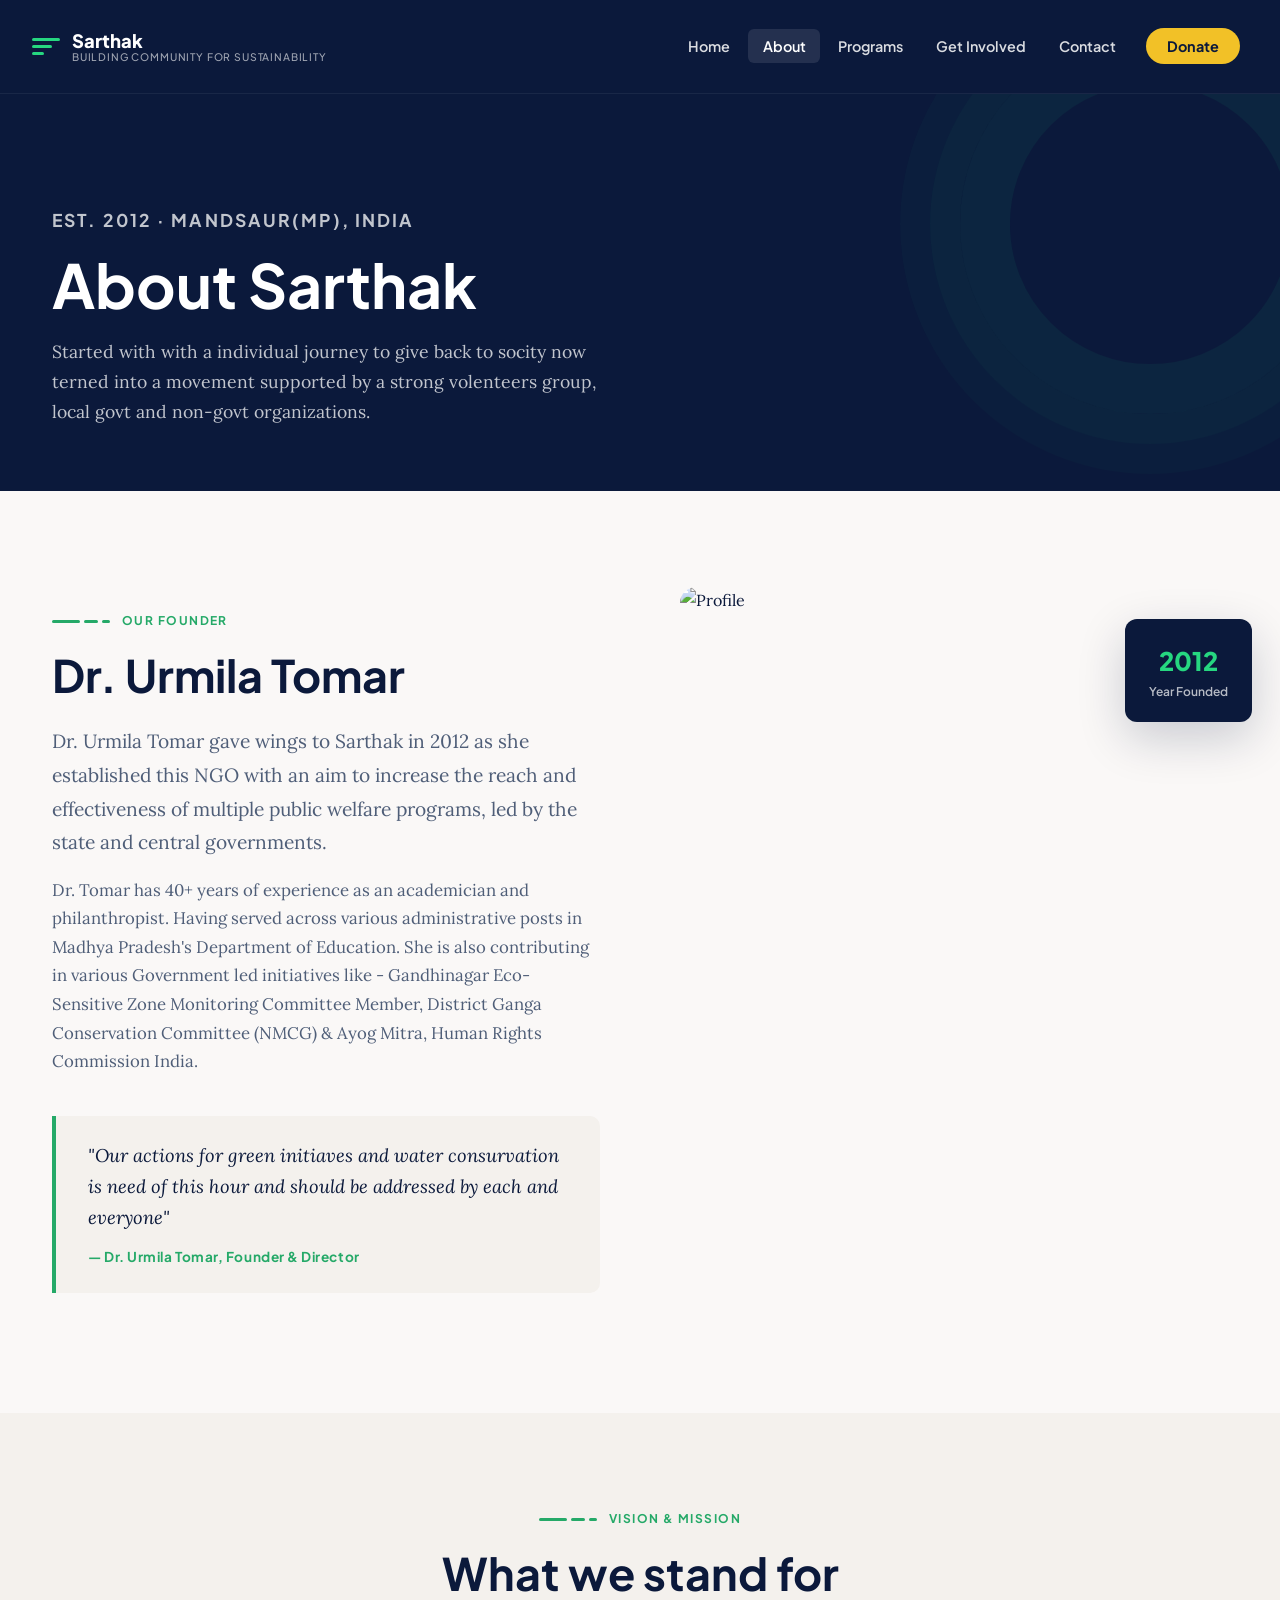
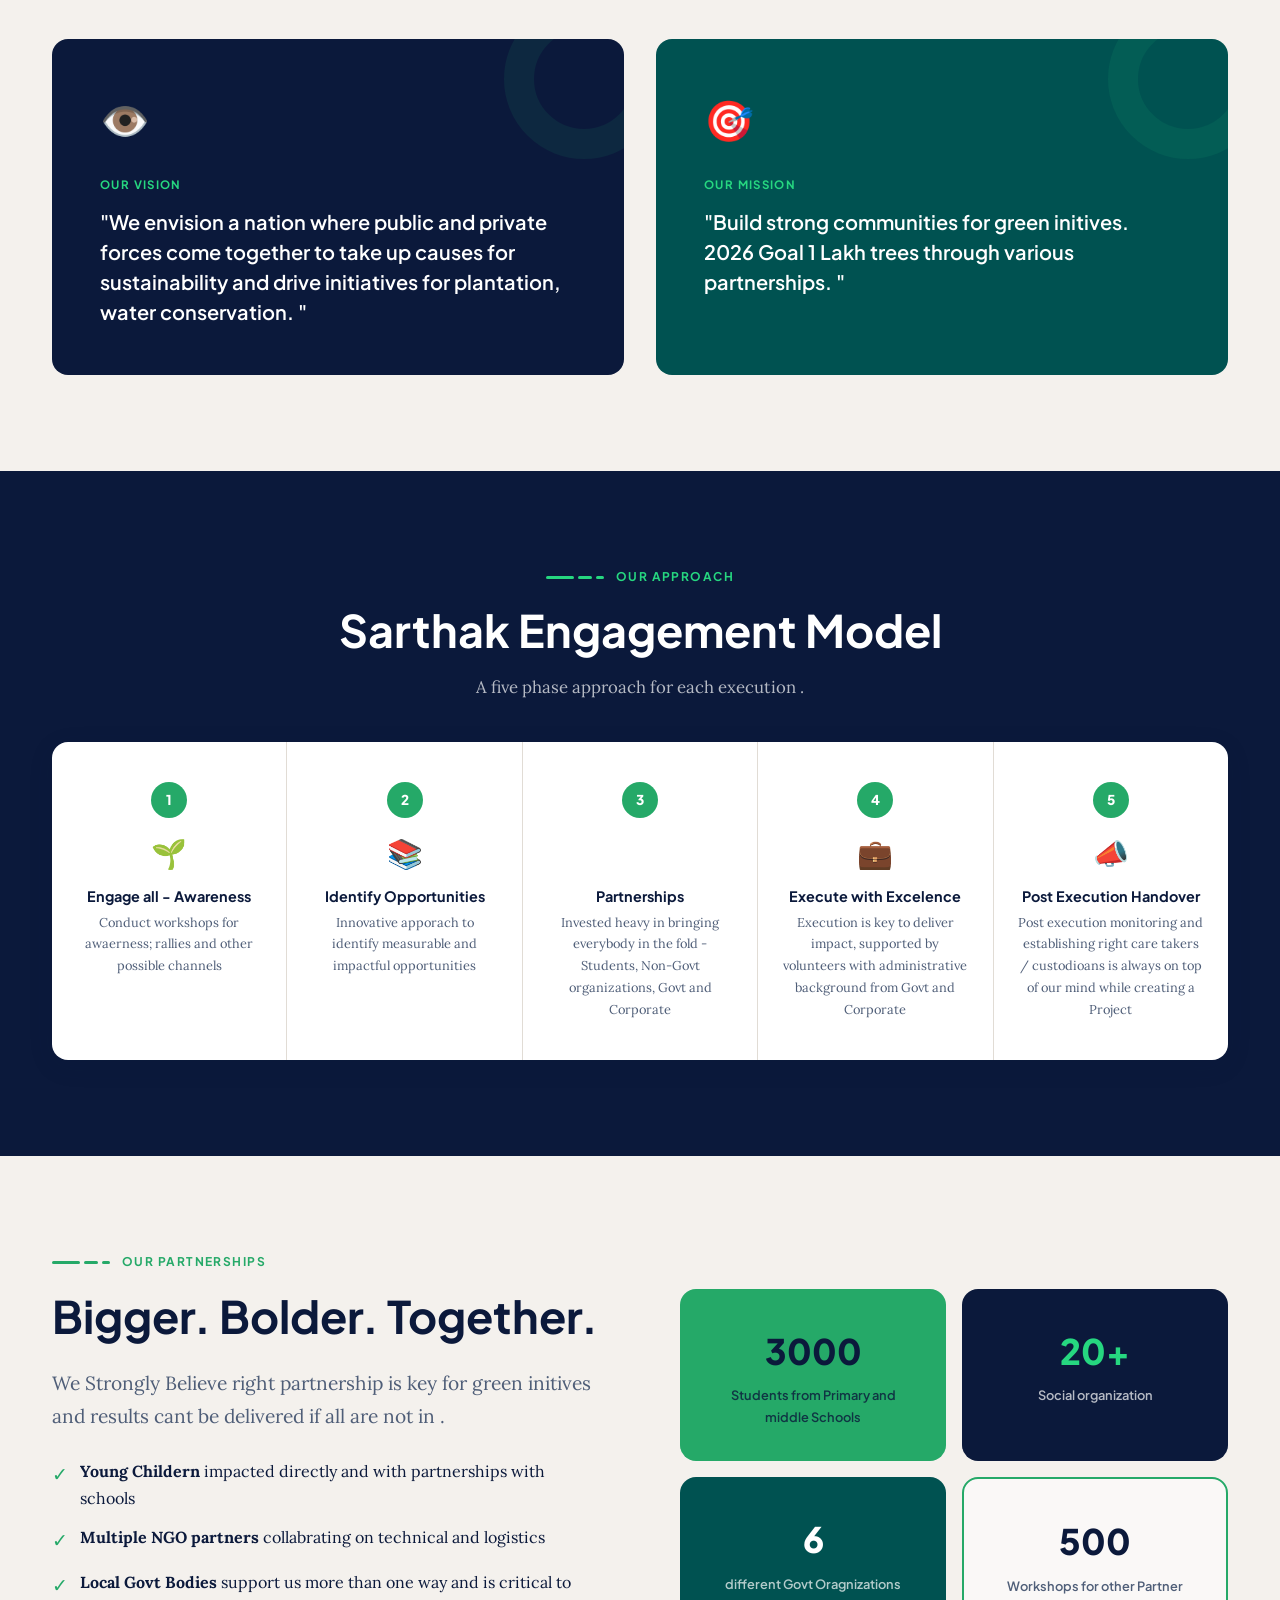
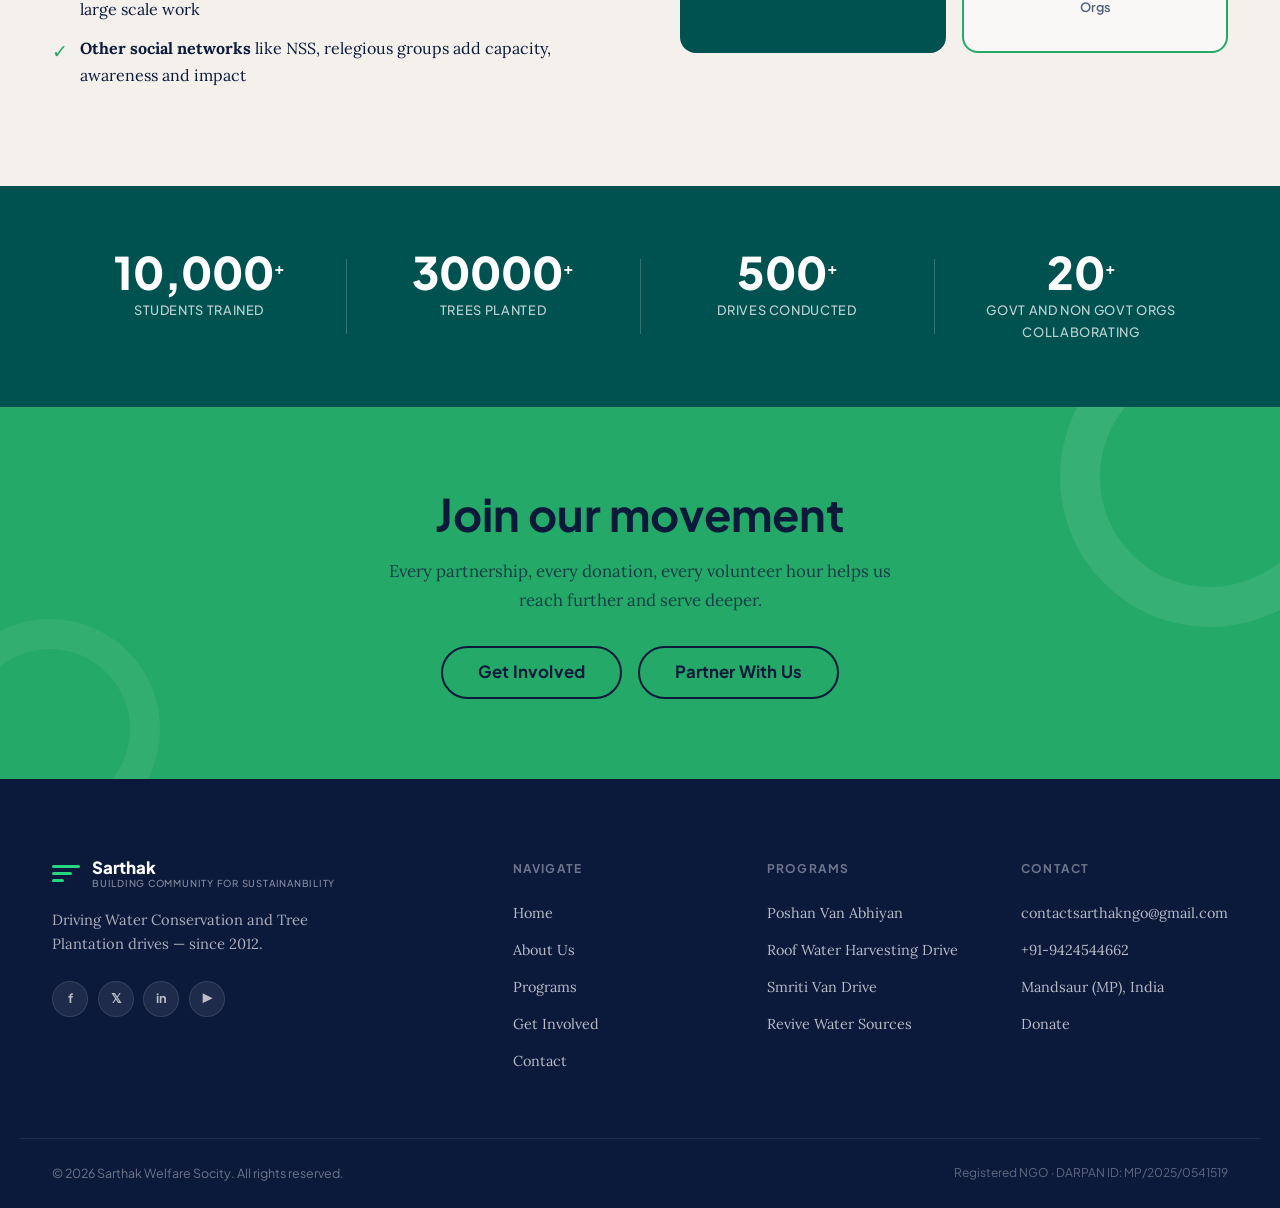
==== about.html @ f3a006eb "Add files via upload" ====
<!DOCTYPE html>
<html lang="en">
<head>
  <meta charset="UTF-8" />
  <meta name="viewport" content="width=device-width, initial-scale=1.0" />
  <title>About Us — Sarthak Social Welfare Society </title>
  <link rel="stylesheet" href="styles.css" />
</head>
<body>

<!-- ══════════════════════════════════════════════════════ NAV -->
<nav class="nav">
  <div class="nav__inner">
    <a href="index.html" class="nav__logo">
      <div class="nav__logo-icon"><span></span><span></span><span></span></div>
      <div class="nav__logo-text">Sarthak <small>Building Community for Sustainability </small></div>
    </a>
    <ul class="nav__links">
      <li><a href="index.html">Home</a></li>
      <li><a href="about.html" class="active">About</a></li>
      <li><a href="programs.html">Programs</a></li>
      <li><a href="get-involved.html">Get Involved</a></li>
      <li><a href="contact.html">Contact</a></li>
      <li><a href="get-involved.html" class="nav__donate">Donate</a></li>
    </ul>
    <button class="nav__toggle" id="nav-toggle" aria-label="Open menu">
      <span></span><span></span><span></span>
    </button>
  </div>
</nav>
<div class="nav__drawer" id="nav-drawer">
  <a href="index.html">Home</a>
  <a href="about.html">About</a>
  <a href="programs.html">Programs</a>
  <a href="get-involved.html">Get Involved</a>
  <a href="contact.html">Contact</a>
  <a href="get-involved.html" class="btn--yellow btn">Donate Now</a>
</div>

<!-- ══════════════════════════════════════════════════════ PAGE HERO -->
<div class="page-top">
  <div class="page-hero">
    <div class="page-hero__topo"></div>
    <div class="container">
      <p class="page-hero__eyebrow">Est. 2012 · Mandsaur(MP), India</p>
      <h1>About Sarthak</h1>
      <p>Started with with a individual journey to give back to socity now terned into a movement supported by a strong volenteers group, local govt and non-govt organizations.</p>
    </div>
  </div>
</div>

<!-- ══════════════════════════════════════════════════════ FOUNDER STORY -->
<section class="section section--cream">
  <div class="container">
    <div style="display:grid; grid-template-columns:1fr 1fr; gap:5rem; align-items:center;">
      <div>
        <div class="sec-label">
          <div class="sec-label__line"><span></span><span></span><span></span></div>
          <span class="sec-label__text">Our Founder</span>
        </div>
        <h2>Dr. Urmila Tomar</h2>
        <p class="lead mt-md">
          Dr. Urmila Tomar gave wings to Sarthak in 2012 as she established this NGO with an aim to increase the reach and effectiveness of multiple public welfare programs, led by the state and central governments.
        </p>
        <p style="margin-top:1rem; color:var(--text-muted);">
          Dr. Tomar has 40+ years of experience as an academician and philanthropist. Having served across various administrative posts in Madhya Pradesh's Department of Education. She is also contributing in various Government led initiatives like - Gandhinagar Eco-Sensitive Zone Monitoring Committee Member, District Ganga Conservation Committee (NMCG) & Ayog Mitra, Human Rights Commission India.
        </p>
        <blockquote class="blockquote mt-lg">
          "Our actions for green initiaves and water consurvation is need of this hour and should be addressed by each and everyone"
          <cite>— Dr. Urmila Tomar, Founder &amp; Director</cite>
        </blockquote>
      </div>
      <div style="position:relative;">
        <!-- <div class="img-placeholder" style="aspect-ratio:3/4; border-radius:16px; font-size:5rem;">👤</div> -->
        <img src="images/erath_month.jpg" alt="Profile" style="aspect-ratio:3/4; border-radius:16px; width:100%; object-fit:cover;">
        <div style="position:absolute; top:2rem; right:-1.5rem; background:var(--navy); color:var(--white); border-radius:12px; padding:1.25rem 1.5rem; box-shadow:var(--shadow-lg); max-width:180px; text-align:center;">
          <div style="font-family:var(--font-head); font-size:1.6rem; font-weight:800; color:var(--green-bright);">2012</div>
          <div style="font-family:var(--font-head); font-size:.75rem; font-weight:600; color:rgba(255,255,255,.7);">Year Founded</div>
        </div>
      </div>
    </div>
  </div>
</section>

<!-- ══════════════════════════════════════════════════════ VISION & MISSION -->
<section class="section section--warm">
  <div class="container">
    <div class="text-center mb-lg">
      <div class="sec-label" style="justify-content:center;">
        <div class="sec-label__line"><span></span><span></span><span></span></div>
        <span class="sec-label__text">Vision &amp; Mission</span>
      </div>
      <h2>What we stand for</h2>
    </div>

    <div style="display:grid; grid-template-columns:1fr 1fr; gap:2rem;">
      <!-- Vision -->
      <div style="background:var(--navy); border-radius:var(--r-lg); padding:3rem; position:relative; overflow:hidden;">
        <div style="position:absolute; top:-40px; right:-40px; width:160px; height:160px; border-radius:50%; border:30px solid rgba(38,215,128,.08); pointer-events:none;"></div>
        <div style="font-size:2.5rem; margin-bottom:1.25rem;">👁️</div>
        <div style="font-family:var(--font-head); font-size:.72rem; font-weight:700; letter-spacing:.12em; text-transform:uppercase; color:var(--green-bright); margin-bottom:.75rem;">Our Vision</div>
        <h3 style="color:var(--white); font-size:1.25rem; line-height:1.5; font-weight:600;">
          "We envision a nation where public and private forces come together to take up causes for sustainability and drive initiatives for plantation, water conservation. "
        </h3>
      </div>
      <!-- Mission -->
      <div style="background:var(--teal); border-radius:var(--r-lg); padding:3rem; position:relative; overflow:hidden;">
        <div style="position:absolute; top:-40px; right:-40px; width:160px; height:160px; border-radius:50%; border:30px solid rgba(38,215,128,.08); pointer-events:none;"></div>
        <div style="font-size:2.5rem; margin-bottom:1.25rem;">🎯</div>
        <div style="font-family:var(--font-head); font-size:.72rem; font-weight:700; letter-spacing:.12em; text-transform:uppercase; color:var(--green-bright); margin-bottom:.75rem;">Our Mission</div>
        <h3 style="color:var(--white); font-size:1.25rem; line-height:1.5; font-weight:600;">
          "Build strong communities for green initives. 2026 Goal 1 Lakh trees through various partnerships. "
        </h3>
      </div>
    </div>
  </div>
</section>


<!-- ══════════════════════════════════════════════════════ LIFECYCLE MODEL -->
<section class="section section--navy">
  <div class="container">
    <div class="text-center mb-lg">
      <div class="sec-label" style="justify-content:center;">
        <div class="sec-label__line"><span></span><span></span><span></span></div>
        <span class="sec-label__text">Our Approach</span>
      </div>
      <h2 style="color:var(--white);">Sarthak Engagement Model</h2>
      <p style="color:rgba(255,255,255,.7); max-width:540px; margin:1rem auto 0; font-size:1.05rem;">
        A five phase approach for each execution .
      </p>
    </div>

    <div class="lifecycle">
      <div class="lifecycle__step">
        <div class="lifecycle__num">1</div>
        <div class="lifecycle__icon">🌱</div>
        <div class="lifecycle__title">Engage all - Awareness</div>
        <div class="lifecycle__desc">Conduct workshops for awaerness; rallies and other possible channels</div>
      </div>
      <div class="lifecycle__step">
        <div class="lifecycle__num">2</div>
        <div class="lifecycle__icon">📚</div>
        <div class="lifecycle__title">Identify Opportunities</div>
        <div class="lifecycle__desc">Innovative apporach to identify measurable and  impactful opportunities </div>
      </div>
      <div class="lifecycle__step">
        <div class="lifecycle__num">3</div>
        <div class="lifecycle__icon">🛠</div>
        <div class="lifecycle__title">Partnerships</div>
        <div class="lifecycle__desc">Invested heavy in bringing everybody in the fold - Students, Non-Govt organizations, Govt and Corporate </div>
      </div>
      <div class="lifecycle__step">
        <div class="lifecycle__num">4</div>
        <div class="lifecycle__icon">💼</div>
        <div class="lifecycle__title">Execute with Excelence</div>
        <div class="lifecycle__desc">Execution is key to deliver impact, supported by volunteers with administrative background from Govt and Corporate</div>
      </div>
      <div class="lifecycle__step">
        <div class="lifecycle__num">5</div>
        <div class="lifecycle__icon">📣</div>
        <div class="lifecycle__title">Post Execution Handover </div>
        <div class="lifecycle__desc">Post execution monitoring and establishing right care takers / custodioans is always on top of our mind while creating a Project  </div>
      </div>
    </div>
  </div>
</section>

<!-- ══════════════════════════════════════════════════════Our Partnerships -->
<section class="section section--warm">
  <div class="container">
    <div style="display:grid; grid-template-columns:1fr 1fr; gap:5rem; align-items:center;">
      <div>
        <div class="sec-label">
          <div class="sec-label__line"><span></span><span></span><span></span></div>
          <span class="sec-label__text">Our Partnerships</span>
        </div>
        <h2>Bigger. Bolder. Together.</h2>
        <p class="lead mt-md">We Strongly Believe right partnership is key for green initives and results cant be delivered if all are not in  .</p>
        <ul style="margin-top:1.5rem; display:flex; flex-direction:column; gap:.75rem;">
          <li style="display:flex; gap:.75rem; align-items:flex-start;">
            <span style="color:var(--green); font-size:1.2rem; flex-shrink:0;">✓</span>
            <span><strong>Young Childern</strong> impacted directly and with partnerships with schools</span>
          </li>
          <li style="display:flex; gap:.75rem; align-items:flex-start;">
            <span style="color:var(--green); font-size:1.2rem; flex-shrink:0;">✓</span>
            <span><strong>Multiple NGO partners</strong> collabrating on technical and logistics </span>
          </li>
          <li style="display:flex; gap:.75rem; align-items:flex-start;">
            <span style="color:var(--green); font-size:1.2rem; flex-shrink:0;">✓</span>
            <span><strong>Local Govt Bodies</strong> support us more than one way and is critical to large scale work</span>
          </li>
          <li style="display:flex; gap:.75rem; align-items:flex-start;">
            <span style="color:var(--green); font-size:1.2rem; flex-shrink:0;">✓</span>
            <span><strong>Other social networks</strong> like NSS, relegious groups add capacity, awareness and impact</span>
          </li>
        </ul>
      </div>
      <div style="display:grid; grid-template-columns:1fr 1fr; gap:1rem;">
        <div style="background:var(--green); border-radius:var(--r-lg); padding:2rem; text-align:center;">
          <div style="font-family:var(--font-head); font-size:2.2rem; font-weight:800; color:var(--navy);">3000 </div>
          <div style="font-family:var(--font-head); font-size:.8rem; font-weight:600; color:var(--navy); opacity:.8; margin-top:.3rem;">Students from Primary and middle Schools</div>
        </div>
        <div style="background:var(--navy); border-radius:var(--r-lg); padding:2rem; text-align:center;">
          <div style="font-family:var(--font-head); font-size:2.2rem; font-weight:800; color:var(--green-bright);">20+</div>
          <div style="font-family:var(--font-head); font-size:.8rem; font-weight:600; color:rgba(255,255,255,.7); margin-top:.3rem;">Social organization</div>
        </div>
        <div style="background:var(--teal); border-radius:var(--r-lg); padding:2rem; text-align:center;">
          <div style="font-family:var(--font-head); font-size:2.2rem; font-weight:800; color:var(--white);">6</div>
          <div style="font-family:var(--font-head); font-size:.8rem; font-weight:600; color:rgba(255,255,255,.7); margin-top:.3rem;">different Govt Oragnizations</div>
        </div>
        <div style="background:var(--cream); border:2px solid var(--green); border-radius:var(--r-lg); padding:2rem; text-align:center;">
          <div style="font-family:var(--font-head); font-size:2.2rem; font-weight:800; color:var(--navy);">500</div>
          <div style="font-family:var(--font-head); font-size:.8rem; font-weight:600; color:var(--text-muted); margin-top:.3rem;">Workshops for other Partner Orgs</div>
        </div>
      </div>
    </div>
  </div>
</section>


<!-- ══════════════════════════════════════════════════════ STATS -->
<section class="stats-bar" style="padding:3rem 0;">
  <div class="stats-bar__inner">
    <div class="stat">
      <div class="stat__num">10,000<sup>+</sup></div>
      <div class="stat__label">Students Trained</div>
    </div>
    <div class="stat">
      <div class="stat__num">30000<sup>+</sup></div>
      <div class="stat__label">Trees planted</div>
    </div>
    <div class="stat">
      <div class="stat__num">500<sup>+</sup></div>
      <div class="stat__label">Drives Conducted</div>
    </div>
    <div class="stat">
      <div class="stat__num">20<sup>+</sup></div>
      <div class="stat__label">Govt and non Govt Orgs collaborating</div>
    </div>
  </div>
</section>

<!-- ══════════════════════════════════════════════════════ CTA BAND -->
<section class="cta-band">
  <div class="container text-center">
    <h2>Join our movement</h2>
    <p>Every partnership, every donation, every volunteer hour helps us reach further and serve deeper.</p>
    <div style="display:flex; gap:1rem; justify-content:center; flex-wrap:wrap; margin-top:2rem;">
      <a href="get-involved.html" class="btn btn--outline-navy btn--lg">Get Involved</a>
      <a href="contact.html" class="btn btn--outline-navy btn--lg">Partner With Us</a>
    </div>
  </div>
</section>

<!-- ══════════════════════════════════════════════════════ FOOTER -->
<footer class="footer">
  <div class="footer__grid">
    <div class="footer__brand">
      <div class="footer__brand-logo">
        <div class="icon"><span></span><span></span><span></span></div>
        <div class="name">Sarthak <small>Building Community for sustainanbility</small></div>
      </div>
      <p class="footer__tagline">Driving Water Conservation and Tree Plantation drives  — since 2012.</p>
      <div class="footer__socials">
        <a href="#" class="footer__social">f</a>
        <a href="#" class="footer__social">𝕏</a>
        <a href="#" class="footer__social">in</a>
        <a href="#" class="footer__social">▶</a>
      </div>
    </div>
    <div>
      <div class="footer__col-title">Navigate</div>
      <ul class="footer__links">
        <li><a href="index.html">Home</a></li>
        <li><a href="about.html">About Us</a></li>
        <li><a href="programs.html">Programs</a></li>
        <li><a href="get-involved.html">Get Involved</a></li>
        <li><a href="contact.html">Contact</a></li>
      </ul>
    </div>
    <div>
      <div class="footer__col-title">Programs</div>
      <ul class="footer__links">
        <li><a href="programs.html#jeet">Poshan Van Abhiyan</a></li>
        <li><a href="programs.html#early">Roof Water Harvesting Drive</a></li>
        <li><a href="programs.html#rozgar">Smriti Van Drive</a></li>
        <li><a href="programs.html#cap">Revive Water Sources</a></li>
      </ul>
    </div>
    <div>
      <div class="footer__col-title">Contact</div>
      <ul class="footer__links">
        <li><a href="mailto:contactsarthakngo@gmail.com">contactsarthakngo@gmail.com</a></li>
        <li><a href="tel:+91-9424544662">+91-9424544662</a></li>
        <li><a href="#">Mandsaur (MP), India</a></li>
        <li><a href="get-involved.html">Donate</a></li>
      </ul>
    </div>
  </div>
  <div class="footer__bottom">
    <div class="footer__copy">© 2026 Sarthak Welfare Socity. All rights reserved.</div>
    <div class="footer__reg">Registered NGO · DARPAN ID: MP/2025/0541519</div>
  </div>
</footer>

<button id="scroll-top" aria-label="Scroll to top">
  <svg viewBox="0 0 24 24" fill="none" stroke="currentColor" stroke-width="2.5"><path d="M12 19V5M5 12l7-7 7 7"/></svg>
</button>

<script>
  const toggle = document.getElementById('nav-toggle');
  const drawer = document.getElementById('nav-drawer');
  toggle.addEventListener('click', () => drawer.classList.toggle('open'));
  const scrollBtn = document.getElementById('scroll-top');
  window.addEventListener('scroll', () => scrollBtn.classList.toggle('visible', window.scrollY > 400));
  scrollBtn.addEventListener('click', () => window.scrollTo({ top: 0, behavior: 'smooth' }));
</script>
</body>
</html>
---- styles.css ----
/* ================================================================
   SARTHAK — GLOBAL STYLESHEET
   Visual identity captured from americanforests.org (live extraction)
   Exact hex values, typography, spacing, and component patterns.
================================================================ */

@import url('https://fonts.googleapis.com/css2?family=Plus+Jakarta+Sans:ital,wght@0,300;0,400;0,500;0,600;0,700;0,800;1,400&family=Lora:ital,wght@0,400;0,500;0,600;1,400;1,500&display=swap');

/* ── Design tokens ───────────────────────────────────────────── */
:root {
  --navy:         #0B193B;   /* nav bg, headings, footer */
  --navy-90:      rgba(11,25,59,.9);
  --navy-60:      rgba(11,25,59,.6);
  --teal:         #005251;   /* section accents */
  --green:        #25A968;   /* primary CTA buttons */
  --green-bright: #26D780;   /* logo chevrons, accent lines */
  --green-dark:   #1a8050;
  --yellow:       #F2C127;   /* Donate/highlight button */
  --yellow-dark:  #d9a91e;
  --cream:        #FAF8F7;   /* page background */
  --cream-warm:   #F4F1ED;   /* alternate section bg */
  --gray-warm:    #E1DCD5;   /* borders, dividers */
  --white:        #FFFFFF;
  --text:         #0B193B;
  --text-muted:   #4f5e78;

  --font-head: 'Plus Jakarta Sans', sans-serif;
  --font-body: 'Lora', serif;

  --nav-h:   94px;
  --max-w:   1240px;
  --r-pill:  9999px;
  --r-lg:    16px;
  --r-md:    10px;
  --r-sm:    6px;

  --shadow-sm: 0 2px 8px rgba(11,25,59,.08);
  --shadow-md: 0 6px 24px rgba(11,25,59,.12);
  --shadow-lg: 0 16px 48px rgba(11,25,59,.20);

  --ease: all .22s ease;
}

/* ── Reset ───────────────────────────────────────────────────── */
*, *::before, *::after { box-sizing: border-box; margin: 0; padding: 0; }
html { scroll-behavior: smooth; font-size: 16px; }
body {
  font-family: var(--font-body);
  background: var(--cream);
  color: var(--text);
  line-height: 1.7;
  overflow-x: hidden;
}
img { display: block; max-width: 100%; height: auto; }
a { color: inherit; text-decoration: none; }
ul { list-style: none; }
button { cursor: pointer; border: none; background: none; font-family: inherit; }

/* ── Typography ──────────────────────────────────────────────── */
h1,h2,h3,h4,h5,h6 {
  font-family: var(--font-head);
  font-weight: 700;
  line-height: 1.2;
  color: var(--navy);
}
h1 { font-size: clamp(2.2rem, 5vw, 3.8rem); }
h2 { font-size: clamp(1.8rem, 3.5vw, 2.8rem); }
h3 { font-size: clamp(1.3rem, 2.5vw, 1.8rem); }
h4 { font-size: 1.2rem; }
p  { font-size: 1.05rem; }

.lead {
  font-family: var(--font-body);
  font-size: 1.2rem;
  line-height: 1.75;
  color: var(--text-muted);
}

/* ── Layout helpers ──────────────────────────────────────────── */
.container {
  width: 100%;
  max-width: var(--max-w);
  margin-inline: auto;
  padding-inline: 2rem;
}
.section { padding-block: 6rem; }
.section--cream  { background: var(--cream); }
.section--warm   { background: var(--cream-warm); }
.section--navy   { background: var(--navy); color: var(--white); }
.section--teal   { background: var(--teal); color: var(--white); }

/* ── Section heading (americanforests.org signature style) ────── */
.sec-label {
  display: flex;
  align-items: center;
  gap: .75rem;
  margin-bottom: 1rem;
}
.sec-label__line {
  display: flex;
  align-items: center;
  gap: 4px;
}
.sec-label__line span {
  display: block;
  height: 3px;
  border-radius: 2px;
  background: var(--green);
}
.sec-label__line span:nth-child(1) { width: 28px; }
.sec-label__line span:nth-child(2) { width: 14px; }
.sec-label__line span:nth-child(3) { width: 8px;  }
.sec-label__icon {
  width: 20px;
  height: 20px;
  flex-shrink: 0;
}
.sec-label__text {
  font-family: var(--font-head);
  font-size: .75rem;
  font-weight: 700;
  letter-spacing: .12em;
  text-transform: uppercase;
  color: var(--green);
}
.section--navy .sec-label__text,
.section--teal .sec-label__text { color: var(--green-bright); }
.section--navy .sec-label__line span,
.section--teal .sec-label__line span { background: var(--green-bright); }

/* ── Buttons ─────────────────────────────────────────────────── */
.btn {
  display: inline-flex;
  align-items: center;
  gap: .5rem;
  padding: .78rem 1.6rem;
  border-radius: var(--r-pill);
  font-family: var(--font-head);
  font-size: .95rem;
  font-weight: 700;
  line-height: 1;
  letter-spacing: .01em;
  transition: var(--ease);
  white-space: nowrap;
}
.btn--green {
  background: var(--green);
  color: var(--navy);
}
.btn--green:hover { background: var(--green-dark); color: var(--white); }

.btn--yellow {
  background: var(--yellow);
  color: var(--navy);
}
.btn--yellow:hover { background: var(--yellow-dark); }

.btn--outline {
  background: transparent;
  color: var(--white);
  border: 2px solid var(--white);
}
.btn--outline:hover { background: var(--white); color: var(--navy); }

.btn--outline-navy {
  background: transparent;
  color: var(--navy);
  border: 2px solid var(--navy);
}
.btn--outline-navy:hover { background: var(--navy); color: var(--white); }

.btn--lg { padding: 1rem 2.2rem; font-size: 1.05rem; }
.btn--sm { padding: .55rem 1.2rem; font-size: .85rem; }

.btn svg { width: 18px; height: 18px; flex-shrink: 0; }

/* ── Navigation ──────────────────────────────────────────────── */
.nav {
  position: fixed;
  top: 0; left: 0; right: 0;
  z-index: 1000;
  background: var(--navy);
  height: var(--nav-h);
  display: flex;
  align-items: center;
  padding: 0 2.5rem 0 2rem;
  border-bottom: 1px solid rgba(255,255,255,.06);
}
.nav__inner {
  display: flex;
  align-items: center;
  justify-content: space-between;
  width: 100%;
  max-width: var(--max-w);
  margin-inline: auto;
}
/* Logo */
.nav__logo {
  display: flex;
  align-items: center;
  gap: .75rem;
  text-decoration: none;
}
.nav__logo-icon {
  display: flex;
  flex-direction: column;
  gap: 4px;
}
.nav__logo-icon span {
  display: block;
  height: 3px;
  background: var(--green-bright);
  border-radius: 2px;
  transition: var(--ease);
}
.nav__logo-icon span:nth-child(1) { width: 28px; }
.nav__logo-icon span:nth-child(2) { width: 20px; }
.nav__logo-icon span:nth-child(3) { width: 12px; }
.nav__logo:hover .nav__logo-icon span { background: var(--yellow); }
.nav__logo-text {
  font-family: var(--font-head);
  font-weight: 800;
  font-size: 1.15rem;
  color: var(--white);
  line-height: 1.1;
}
.nav__logo-text small {
  display: block;
  font-size: .65rem;
  font-weight: 500;
  letter-spacing: .08em;
  text-transform: uppercase;
  color: rgba(255,255,255,.6);
}
/* Nav links */
.nav__links {
  display: flex;
  align-items: center;
  gap: .25rem;
}
.nav__links a {
  font-family: var(--font-head);
  font-size: .9rem;
  font-weight: 600;
  color: rgba(255,255,255,.85);
  padding: .5rem .9rem;
  border-radius: var(--r-sm);
  transition: var(--ease);
}
.nav__links a:hover,
.nav__links a.active { color: var(--white); background: rgba(255,255,255,.1); }

.nav__donate {
  background: var(--yellow) !important;
  color: var(--navy) !important;
  border-radius: var(--r-pill) !important;
  padding: .55rem 1.3rem !important;
  font-weight: 700 !important;
  margin-left: .75rem;
}
.nav__donate:hover { background: var(--yellow-dark) !important; }

/* Hamburger */
.nav__toggle {
  display: none;
  flex-direction: column;
  gap: 5px;
  padding: .5rem;
  cursor: pointer;
}
.nav__toggle span {
  display: block;
  width: 24px; height: 2px;
  background: var(--white);
  border-radius: 2px;
  transition: var(--ease);
}

/* Mobile nav drawer */
.nav__drawer {
  display: none;
  position: fixed;
  top: var(--nav-h); left: 0; right: 0; bottom: 0;
  background: var(--navy);
  padding: 2rem;
  flex-direction: column;
  gap: .5rem;
  z-index: 999;
  overflow-y: auto;
}
.nav__drawer.open { display: flex; }
.nav__drawer a {
  font-family: var(--font-head);
  font-size: 1.1rem;
  font-weight: 600;
  color: rgba(255,255,255,.85);
  padding: .85rem 1rem;
  border-radius: var(--r-md);
  border-bottom: 1px solid rgba(255,255,255,.08);
  transition: var(--ease);
}
.nav__drawer a:hover { color: var(--white); background: rgba(255,255,255,.08); }
.nav__drawer .btn--yellow { margin-top: 1rem; text-align: center; justify-content: center; }

/* Page offset for fixed nav */
.page-top { padding-top: var(--nav-h); }

/* ── Hero ────────────────────────────────────────────────────── */
.hero {
  position: relative;
  min-height: 92vh;
  display: flex;
  align-items: center;
  overflow: hidden;
  background: var(--navy);
}
.hero__bg {
  position: absolute;
  inset: 0;
  background-size: cover;
  background-position: center;
  opacity: .45;
}
.hero__overlay {
  position: absolute;
  inset: 0;
  background: linear-gradient(
    135deg,
    rgba(11,25,59,.92) 0%,
    rgba(0,82,81,.55) 60%,
    rgba(37,169,104,.15) 100%
  );
}
/* Topographic decoration */
.hero__topo {
  position: absolute;
  bottom: -60px; right: -80px;
  width: 520px; height: 520px;
  border-radius: 50%;
  background: transparent;
  border: 60px solid rgba(38,215,128,.06);
  box-shadow:
    0 0 0 40px rgba(38,215,128,.04),
    0 0 0 80px rgba(38,215,128,.025),
    0 0 0 120px rgba(38,215,128,.015);
  pointer-events: none;
}
.hero__content {
  position: relative;
  z-index: 2;
  width: 100%;
  max-width: var(--max-w);
  margin-inline: auto;
  padding: 5rem 2rem 6rem;
}
.hero__eyebrow {
  display: inline-flex;
  align-items: center;
  gap: .6rem;
  background: rgba(38,215,128,.15);
  border: 1px solid rgba(38,215,128,.3);
  border-radius: var(--r-pill);
  padding: .4rem 1rem;
  font-family: var(--font-head);
  font-size: .75rem;
  font-weight: 700;
  letter-spacing: .1em;
  text-transform: uppercase;
  color: var(--green-bright);
  margin-bottom: 1.5rem;
}
.hero__title {
  font-size: clamp(2.4rem, 6vw, 4.2rem);
  font-weight: 800;
  color: var(--white);
  line-height: 1.1;
  max-width: 680px;
  margin-bottom: 1.5rem;
}
.hero__title em {
  font-style: italic;
  color: var(--green-bright);
}
.hero__sub {
  font-family: var(--font-body);
  font-size: 1.15rem;
  color: rgba(255,255,255,.82);
  max-width: 520px;
  line-height: 1.75;
  margin-bottom: 2.5rem;
}
.hero__actions { display: flex; gap: 1rem; flex-wrap: wrap; }
.hero__scroll {
  position: absolute;
  bottom: 2.5rem; left: 50%;
  transform: translateX(-50%);
  z-index: 2;
  display: flex;
  flex-direction: column;
  align-items: center;
  gap: .4rem;
  color: rgba(255,255,255,.5);
  font-family: var(--font-head);
  font-size: .7rem;
  letter-spacing: .1em;
  text-transform: uppercase;
  animation: bounce 2s infinite;
}
.hero__scroll svg { width: 20px; height: 20px; }
@keyframes bounce {
  0%,100% { transform: translateX(-50%) translateY(0); }
  50%      { transform: translateX(-50%) translateY(6px); }
}

/* ── Stats bar ───────────────────────────────────────────────── */
.stats-bar {
  background: var(--teal);
  padding: 2rem 0;
}
.stats-bar__inner {
  display: grid;
  grid-template-columns: repeat(4, 1fr);
  gap: 0;
  max-width: var(--max-w);
  margin-inline: auto;
  padding-inline: 2rem;
}
.stat {
  text-align: center;
  padding: 1rem;
  position: relative;
}
.stat + .stat::before {
  content: '';
  position: absolute;
  left: 0; top: 20%; bottom: 20%;
  width: 1px;
  background: rgba(255,255,255,.2);
}
.stat__num {
  font-family: var(--font-head);
  font-size: clamp(2rem, 4vw, 2.8rem);
  font-weight: 800;
  color: var(--white);
  line-height: 1;
}
.stat__num sup {
  font-size: 1rem;
  font-weight: 700;
  vertical-align: super;
}
.stat__label {
  font-family: var(--font-head);
  font-size: .8rem;
  font-weight: 500;
  letter-spacing: .05em;
  text-transform: uppercase;
  color: rgba(255,255,255,.75);
  margin-top: .35rem;
}

/* ── Feature / two-column article ───────────────────────────── */
.article-feat {
  display: grid;
  grid-template-columns: 1fr 1fr;
  gap: 0;
  border-radius: var(--r-lg);
  overflow: hidden;
  box-shadow: var(--shadow-md);
  background: var(--white);
}
.article-feat--flip { direction: rtl; }
.article-feat--flip > * { direction: ltr; }
.article-feat__img {
  aspect-ratio: 4/3;
  object-fit: cover;
  width: 100%;
  height: 100%;
}
.article-feat__body {
  padding: 3rem 2.5rem;
  display: flex;
  flex-direction: column;
  justify-content: center;
  gap: 1rem;
}
.article-feat__date {
  font-family: var(--font-head);
  font-size: .8rem;
  font-weight: 700;
  letter-spacing: .08em;
  text-transform: uppercase;
  color: var(--green);
}
.article-feat__title {
  font-size: 1.5rem;
  font-weight: 700;
  line-height: 1.3;
}
.article-feat__excerpt { color: var(--text-muted); font-size: .95rem; }

/* ── Card grid ───────────────────────────────────────────────── */
.card-grid {
  display: grid;
  grid-template-columns: repeat(auto-fill, minmax(300px, 1fr));
  gap: 1.5rem;
}
.card {
  background: var(--white);
  border-radius: var(--r-lg);
  overflow: hidden;
  box-shadow: var(--shadow-sm);
  transition: var(--ease);
  display: flex;
  flex-direction: column;
}
.card:hover { transform: translateY(-4px); box-shadow: var(--shadow-md); }
.card__img {
  width: 100%;
  aspect-ratio: 16/9;
  object-fit: cover;
  background: var(--cream-warm);
}
.card__img--placeholder {
  aspect-ratio: 16/9;
  background: linear-gradient(135deg, var(--cream-warm) 0%, var(--gray-warm) 100%);
  display: flex;
  align-items: center;
  justify-content: center;
  color: var(--text-muted);
  font-size: 2.5rem;
}
.card__body { padding: 1.5rem; flex: 1; display: flex; flex-direction: column; gap: .75rem; }
.card__date {
  font-family: var(--font-head);
  font-size: .75rem;
  font-weight: 700;
  letter-spacing: .08em;
  text-transform: uppercase;
  color: var(--green);
}
.card__title { font-size: 1.1rem; font-weight: 700; line-height: 1.35; }
.card__excerpt { font-size: .9rem; color: var(--text-muted); flex: 1; }
.card__link {
  font-family: var(--font-head);
  font-size: .85rem;
  font-weight: 700;
  color: var(--green);
  display: inline-flex;
  align-items: center;
  gap: .3rem;
  margin-top: .25rem;
}
.card__link:hover { color: var(--teal); }
.card__link svg { width: 14px; height: 14px; }

/* Program card variant */
.prog-card {
  background: var(--white);
  border-radius: var(--r-lg);
  padding: 2rem;
  box-shadow: var(--shadow-sm);
  border-top: 4px solid var(--green);
  transition: var(--ease);
  display: flex;
  flex-direction: column;
  gap: 1rem;
}
.prog-card:hover { transform: translateY(-4px); box-shadow: var(--shadow-md); }
.prog-card__icon {
  width: 52px; height: 52px;
  background: linear-gradient(135deg, var(--green), var(--teal));
  border-radius: var(--r-md);
  display: flex;
  align-items: center;
  justify-content: center;
  font-size: 1.4rem;
}
.prog-card__tag {
  display: inline-block;
  padding: .25rem .75rem;
  border-radius: var(--r-pill);
  background: rgba(37,169,104,.12);
  color: var(--teal);
  font-family: var(--font-head);
  font-size: .72rem;
  font-weight: 700;
  letter-spacing: .06em;
  text-transform: uppercase;
  align-self: flex-start;
}

/* ── Impact / pillars ────────────────────────────────────────── */
.pillar-grid {
  display: grid;
  grid-template-columns: repeat(5, 1fr);
  gap: 1rem;
}
.pillar {
  text-align: center;
  padding: 1.5rem 1rem;
  border-radius: var(--r-lg);
  background: rgba(255,255,255,.06);
  border: 1px solid rgba(255,255,255,.1);
  transition: var(--ease);
}
.pillar:hover { background: rgba(255,255,255,.12); }
.pillar__num {
  font-family: var(--font-head);
  font-size: 2.2rem;
  font-weight: 800;
  color: var(--green-bright);
}
.pillar__label {
  font-family: var(--font-head);
  font-size: .8rem;
  font-weight: 600;
  color: rgba(255,255,255,.85);
  margin-top: .4rem;
  line-height: 1.3;
}

/* ── CTA band ────────────────────────────────────────────────── */
.cta-band {
  background: var(--green);
  padding: 5rem 0;
  text-align: center;
  position: relative;
  overflow: hidden;
}
.cta-band::before {
  content: '';
  position: absolute;
  top: -80px; right: -80px;
  width: 300px; height: 300px;
  border-radius: 50%;
  border: 40px solid rgba(255,255,255,.08);
  pointer-events: none;
}
.cta-band::after {
  content: '';
  position: absolute;
  bottom: -60px; left: -60px;
  width: 220px; height: 220px;
  border-radius: 50%;
  border: 30px solid rgba(255,255,255,.06);
  pointer-events: none;
}
.cta-band h2 { color: var(--navy); }
.cta-band p  { color: var(--navy); opacity: .75; max-width: 520px; margin: 1rem auto 2rem; }

/* ── Quote / pull ────────────────────────────────────────────── */
.blockquote {
  border-left: 4px solid var(--green);
  padding: 1.5rem 2rem;
  background: var(--cream-warm);
  border-radius: 0 var(--r-md) var(--r-md) 0;
  font-family: var(--font-body);
  font-style: italic;
  font-size: 1.15rem;
  color: var(--text);
  line-height: 1.7;
}
.blockquote cite {
  display: block;
  margin-top: .75rem;
  font-size: .85rem;
  font-style: normal;
  font-family: var(--font-head);
  font-weight: 700;
  color: var(--green);
  letter-spacing: .04em;
}

/* ── Team / values grid ──────────────────────────────────────── */
.values-grid {
  display: grid;
  grid-template-columns: repeat(auto-fill, minmax(220px, 1fr));
  gap: 1.5rem;
}
.value-item {
  padding: 2rem 1.5rem;
  border-radius: var(--r-lg);
  background: var(--white);
  box-shadow: var(--shadow-sm);
  text-align: center;
  border-bottom: 3px solid var(--green);
  transition: var(--ease);
}
.value-item:hover { transform: translateY(-3px); box-shadow: var(--shadow-md); }
.value-item__icon { font-size: 2rem; margin-bottom: 1rem; }
.value-item__title {
  font-family: var(--font-head);
  font-size: 1rem;
  font-weight: 700;
  color: var(--navy);
  margin-bottom: .5rem;
}
.value-item__desc { font-size: .9rem; color: var(--text-muted); }

/* ── Form ─────────────────────────────────────────────────────── */
.form-group { margin-bottom: 1.25rem; }
.form-label {
  display: block;
  font-family: var(--font-head);
  font-size: .85rem;
  font-weight: 600;
  color: var(--navy);
  margin-bottom: .4rem;
}
.form-control {
  width: 100%;
  padding: .75rem 1rem;
  border: 1.5px solid var(--gray-warm);
  border-radius: var(--r-md);
  font-family: var(--font-body);
  font-size: .95rem;
  color: var(--text);
  background: var(--white);
  outline: none;
  transition: var(--ease);
}
.form-control:focus { border-color: var(--green); box-shadow: 0 0 0 3px rgba(37,169,104,.15); }
textarea.form-control { resize: vertical; min-height: 130px; }
select.form-control { appearance: none; cursor: pointer; }

/* Donation amount chips */
.amount-chips {
  display: flex;
  flex-wrap: wrap;
  gap: .6rem;
  margin-bottom: 1rem;
}
.amount-chip {
  padding: .6rem 1.4rem;
  border-radius: var(--r-pill);
  border: 2px solid var(--gray-warm);
  font-family: var(--font-head);
  font-size: .9rem;
  font-weight: 700;
  color: var(--navy);
  background: var(--white);
  cursor: pointer;
  transition: var(--ease);
}
.amount-chip:hover,
.amount-chip.active {
  border-color: var(--green);
  background: var(--green);
  color: var(--navy);
}

/* ── Contact chips ───────────────────────────────────────────── */
.topic-chips {
  display: flex;
  flex-wrap: wrap;
  gap: .5rem;
  margin-bottom: 1rem;
}
.topic-chip {
  padding: .4rem 1rem;
  border-radius: var(--r-pill);
  border: 1.5px solid var(--gray-warm);
  font-family: var(--font-head);
  font-size: .8rem;
  font-weight: 600;
  color: var(--text-muted);
  cursor: pointer;
  transition: var(--ease);
}
.topic-chip:hover,
.topic-chip.active {
  border-color: var(--green);
  background: rgba(37,169,104,.1);
  color: var(--green);
}

/* ── Office card ─────────────────────────────────────────────── */
.office-card {
  background: var(--white);
  border-radius: var(--r-lg);
  padding: 2rem;
  box-shadow: var(--shadow-sm);
  border-top: 3px solid var(--green);
}
.office-card__city {
  font-family: var(--font-head);
  font-size: 1.1rem;
  font-weight: 700;
  color: var(--navy);
  margin-bottom: 1rem;
}
.office-card__line {
  display: flex;
  align-items: flex-start;
  gap: .6rem;
  font-size: .9rem;
  color: var(--text-muted);
  margin-bottom: .5rem;
}
.office-card__line svg { width: 16px; height: 16px; color: var(--green); flex-shrink: 0; margin-top: 2px; }

/* ── Accordion ───────────────────────────────────────────────── */
.accordion { border-radius: var(--r-lg); overflow: hidden; box-shadow: var(--shadow-sm); }
.accordion__item { border-bottom: 1px solid var(--gray-warm); background: var(--white); }
.accordion__item:last-child { border-bottom: none; }
.accordion__trigger {
  width: 100%;
  display: flex;
  align-items: center;
  justify-content: space-between;
  gap: 1rem;
  padding: 1.25rem 1.5rem;
  font-family: var(--font-head);
  font-size: 1rem;
  font-weight: 600;
  color: var(--navy);
  text-align: left;
  cursor: pointer;
  transition: var(--ease);
}
.accordion__trigger:hover { background: var(--cream-warm); }
.accordion__trigger svg {
  width: 20px; height: 20px;
  flex-shrink: 0;
  transition: transform .22s ease;
  color: var(--green);
}
.accordion__trigger.open svg { transform: rotate(180deg); }
.accordion__body {
  display: none;
  padding: 0 1.5rem 1.25rem;
  font-size: .95rem;
  color: var(--text-muted);
  line-height: 1.7;
}
.accordion__body.open { display: block; }

/* ── Lifecycle timeline ──────────────────────────────────────── */
.lifecycle {
  display: flex;
  gap: 0;
  border-radius: var(--r-lg);
  overflow: hidden;
  box-shadow: var(--shadow-md);
}
.lifecycle__step {
  flex: 1;
  padding: 2.5rem 1.5rem;
  background: var(--white);
  border-right: 1px solid var(--gray-warm);
  text-align: center;
  position: relative;
  transition: var(--ease);
}
.lifecycle__step:last-child { border-right: none; }
.lifecycle__step:hover { background: var(--cream-warm); }
.lifecycle__num {
  width: 36px; height: 36px;
  border-radius: 50%;
  background: var(--green);
  color: var(--white);
  font-family: var(--font-head);
  font-size: .85rem;
  font-weight: 800;
  display: flex;
  align-items: center;
  justify-content: center;
  margin: 0 auto .75rem;
}
.lifecycle__icon { font-size: 1.8rem; margin-bottom: .5rem; }
.lifecycle__title {
  font-family: var(--font-head);
  font-size: .9rem;
  font-weight: 700;
  color: var(--navy);
  line-height: 1.3;
  margin-bottom: .4rem;
}
.lifecycle__desc { font-size: .8rem; color: var(--text-muted); }

/* ── Volunteer / involvement cards ───────────────────────────── */
.involve-card {
  background: var(--white);
  border-radius: var(--r-lg);
  overflow: hidden;
  box-shadow: var(--shadow-sm);
  transition: var(--ease);
}
.involve-card:hover { transform: translateY(-4px); box-shadow: var(--shadow-md); }
.involve-card__band {
  height: 6px;
  background: linear-gradient(90deg, var(--green), var(--teal));
}
.involve-card__body { padding: 2rem; }
.involve-card__icon { font-size: 2.2rem; margin-bottom: 1rem; }
.involve-card__title {
  font-family: var(--font-head);
  font-size: 1.2rem;
  font-weight: 700;
  color: var(--navy);
  margin-bottom: .75rem;
}

/* ── Page hero (inner pages) ─────────────────────────────────── */
.page-hero {
  background: var(--navy);
  padding: 6rem 0 4rem;
  position: relative;
  overflow: hidden;
}
.page-hero__topo {
  position: absolute;
  top: -60px; right: -60px;
  width: 380px; height: 380px;
  border-radius: 50%;
  border: 50px solid rgba(38,215,128,.06);
  box-shadow:
    0 0 0 30px rgba(38,215,128,.03),
    0 0 0 60px rgba(38,215,128,.02);
  pointer-events: none;
}
.page-hero__eyebrow {
  font-family: var(--font-head);
  font-size: .75rem;
  font-weight: 700;
  letter-spacing: .12em;
  text-transform: uppercase;
  color: var(--green-bright);
  margin-bottom: .75rem;
}
.page-hero h1 { color: var(--white); }
.page-hero p {
  color: rgba(255,255,255,.75);
  font-size: 1.1rem;
  max-width: 560px;
  margin-top: 1rem;
}

/* ── Footer ──────────────────────────────────────────────────── */
.footer {
  background: var(--navy);
  color: rgba(255,255,255,.8);
  padding: 5rem 0 0;
}
.footer__grid {
  display: grid;
  grid-template-columns: 2fr 1fr 1fr 1fr;
  gap: 3rem;
  max-width: var(--max-w);
  margin-inline: auto;
  padding-inline: 2rem;
  padding-bottom: 4rem;
}
.footer__brand {}
.footer__brand-logo {
  display: flex;
  align-items: center;
  gap: .75rem;
  margin-bottom: 1.25rem;
}
.footer__brand-logo .icon {
  display: flex;
  flex-direction: column;
  gap: 4px;
}
.footer__brand-logo .icon span {
  display: block;
  height: 3px;
  background: var(--green-bright);
  border-radius: 2px;
}
.footer__brand-logo .icon span:nth-child(1) { width: 28px; }
.footer__brand-logo .icon span:nth-child(2) { width: 20px; }
.footer__brand-logo .icon span:nth-child(3) { width: 12px; }
.footer__brand-logo .name {
  font-family: var(--font-head);
  font-weight: 800;
  font-size: 1.05rem;
  color: var(--white);
  line-height: 1.1;
}
.footer__brand-logo .name small {
  display: block;
  font-size: .6rem;
  font-weight: 500;
  letter-spacing: .08em;
  text-transform: uppercase;
  color: rgba(255,255,255,.5);
}
.footer__tagline {
  font-size: .92rem;
  line-height: 1.65;
  color: rgba(255,255,255,.65);
  margin-bottom: 1.5rem;
  max-width: 280px;
}
.footer__socials {
  display: flex;
  gap: .6rem;
}
.footer__social {
  width: 36px; height: 36px;
  border-radius: 50%;
  background: rgba(255,255,255,.08);
  display: flex;
  align-items: center;
  justify-content: center;
  color: rgba(255,255,255,.7);
  font-size: .8rem;
  font-weight: 700;
  font-family: var(--font-head);
  transition: var(--ease);
  border: 1px solid rgba(255,255,255,.1);
}
.footer__social:hover { background: var(--green); color: var(--navy); border-color: var(--green); }

.footer__col-title {
  font-family: var(--font-head);
  font-size: .75rem;
  font-weight: 700;
  letter-spacing: .1em;
  text-transform: uppercase;
  color: rgba(255,255,255,.4);
  margin-bottom: 1.25rem;
}
.footer__links { display: flex; flex-direction: column; gap: .6rem; }
.footer__links a {
  font-size: .9rem;
  color: rgba(255,255,255,.7);
  transition: var(--ease);
}
.footer__links a:hover { color: var(--green-bright); }

.footer__bottom {
  border-top: 1px solid rgba(255,255,255,.08);
  padding: 1.5rem 2rem;
  max-width: var(--max-w);
  margin-inline: auto;
  display: flex;
  align-items: center;
  justify-content: space-between;
  gap: 1rem;
  flex-wrap: wrap;
}
.footer__copy {
  font-family: var(--font-head);
  font-size: .78rem;
  color: rgba(255,255,255,.4);
}
.footer__reg {
  font-family: var(--font-head);
  font-size: .75rem;
  color: rgba(255,255,255,.35);
}

/* ── Scroll to top ───────────────────────────────────────────── */
#scroll-top {
  position: fixed;
  bottom: 2rem; right: 2rem;
  width: 44px; height: 44px;
  border-radius: 50%;
  background: var(--green);
  color: var(--navy);
  display: flex;
  align-items: center;
  justify-content: center;
  box-shadow: var(--shadow-md);
  opacity: 0;
  pointer-events: none;
  transition: var(--ease);
  z-index: 900;
  cursor: pointer;
  border: none;
}
#scroll-top.visible { opacity: 1; pointer-events: auto; }
#scroll-top svg { width: 20px; height: 20px; }

/* ── Utility ─────────────────────────────────────────────────── */
.text-center { text-align: center; }
.text-green  { color: var(--green); }
.text-white  { color: var(--white); }
.text-muted  { color: var(--text-muted); }
.mt-sm { margin-top: .75rem; }
.mt-md { margin-top: 1.5rem; }
.mt-lg { margin-top: 2.5rem; }
.mb-sm { margin-bottom: .75rem; }
.mb-md { margin-bottom: 1.5rem; }
.mb-lg { margin-bottom: 2.5rem; }
.flex-center { display: flex; align-items: center; justify-content: center; }
.gap-sm { gap: .75rem; }
.gap-md { gap: 1.5rem; }

/* Image placeholder (for missing photos) */
.img-placeholder {
  background: linear-gradient(135deg, var(--cream-warm) 0%, var(--gray-warm) 100%);
  display: flex;
  align-items: center;
  justify-content: center;
  font-size: 3rem;
  color: rgba(11,25,59,.2);
}

/* ── Responsive ──────────────────────────────────────────────── */
@media (max-width: 1024px) {
  .pillar-grid { grid-template-columns: repeat(3, 1fr); }
  .footer__grid { grid-template-columns: 1fr 1fr; gap: 2rem; }
  .lifecycle { flex-wrap: wrap; }
  .lifecycle__step { flex: 0 0 33.33%; border-bottom: 1px solid var(--gray-warm); }
  .article-feat { grid-template-columns: 1fr; }
  .article-feat__img { aspect-ratio: 16/9; }
}

@media (max-width: 768px) {
  :root { --nav-h: 70px; }
  h1 { font-size: 2rem; }
  h2 { font-size: 1.6rem; }
  .section { padding-block: 4rem; }
  .nav__links { display: none; }
  .nav__toggle { display: flex; }
  .stats-bar__inner { grid-template-columns: repeat(2, 1fr); }
  .stat + .stat::before { display: none; }
  .card-grid { grid-template-columns: 1fr; }
  .pillar-grid { grid-template-columns: repeat(2, 1fr); }
  .footer__grid { grid-template-columns: 1fr; gap: 1.5rem; }
  .values-grid { grid-template-columns: repeat(2, 1fr); }
  .lifecycle__step { flex: 0 0 50%; }
  .hero { min-height: 80vh; }
  .hero__title { font-size: 2.2rem; }
}

@media (max-width: 480px) {
  .stats-bar__inner { grid-template-columns: 1fr 1fr; }
  .hero__actions { flex-direction: column; }
  .hero__actions .btn { text-align: center; justify-content: center; }
  .pillar-grid { grid-template-columns: 1fr 1fr; }
  .values-grid { grid-template-columns: 1fr; }
  .lifecycle__step { flex: 0 0 100%; }
  .footer__grid { grid-template-columns: 1fr; }
  .footer__bottom { flex-direction: column; text-align: center; }
}
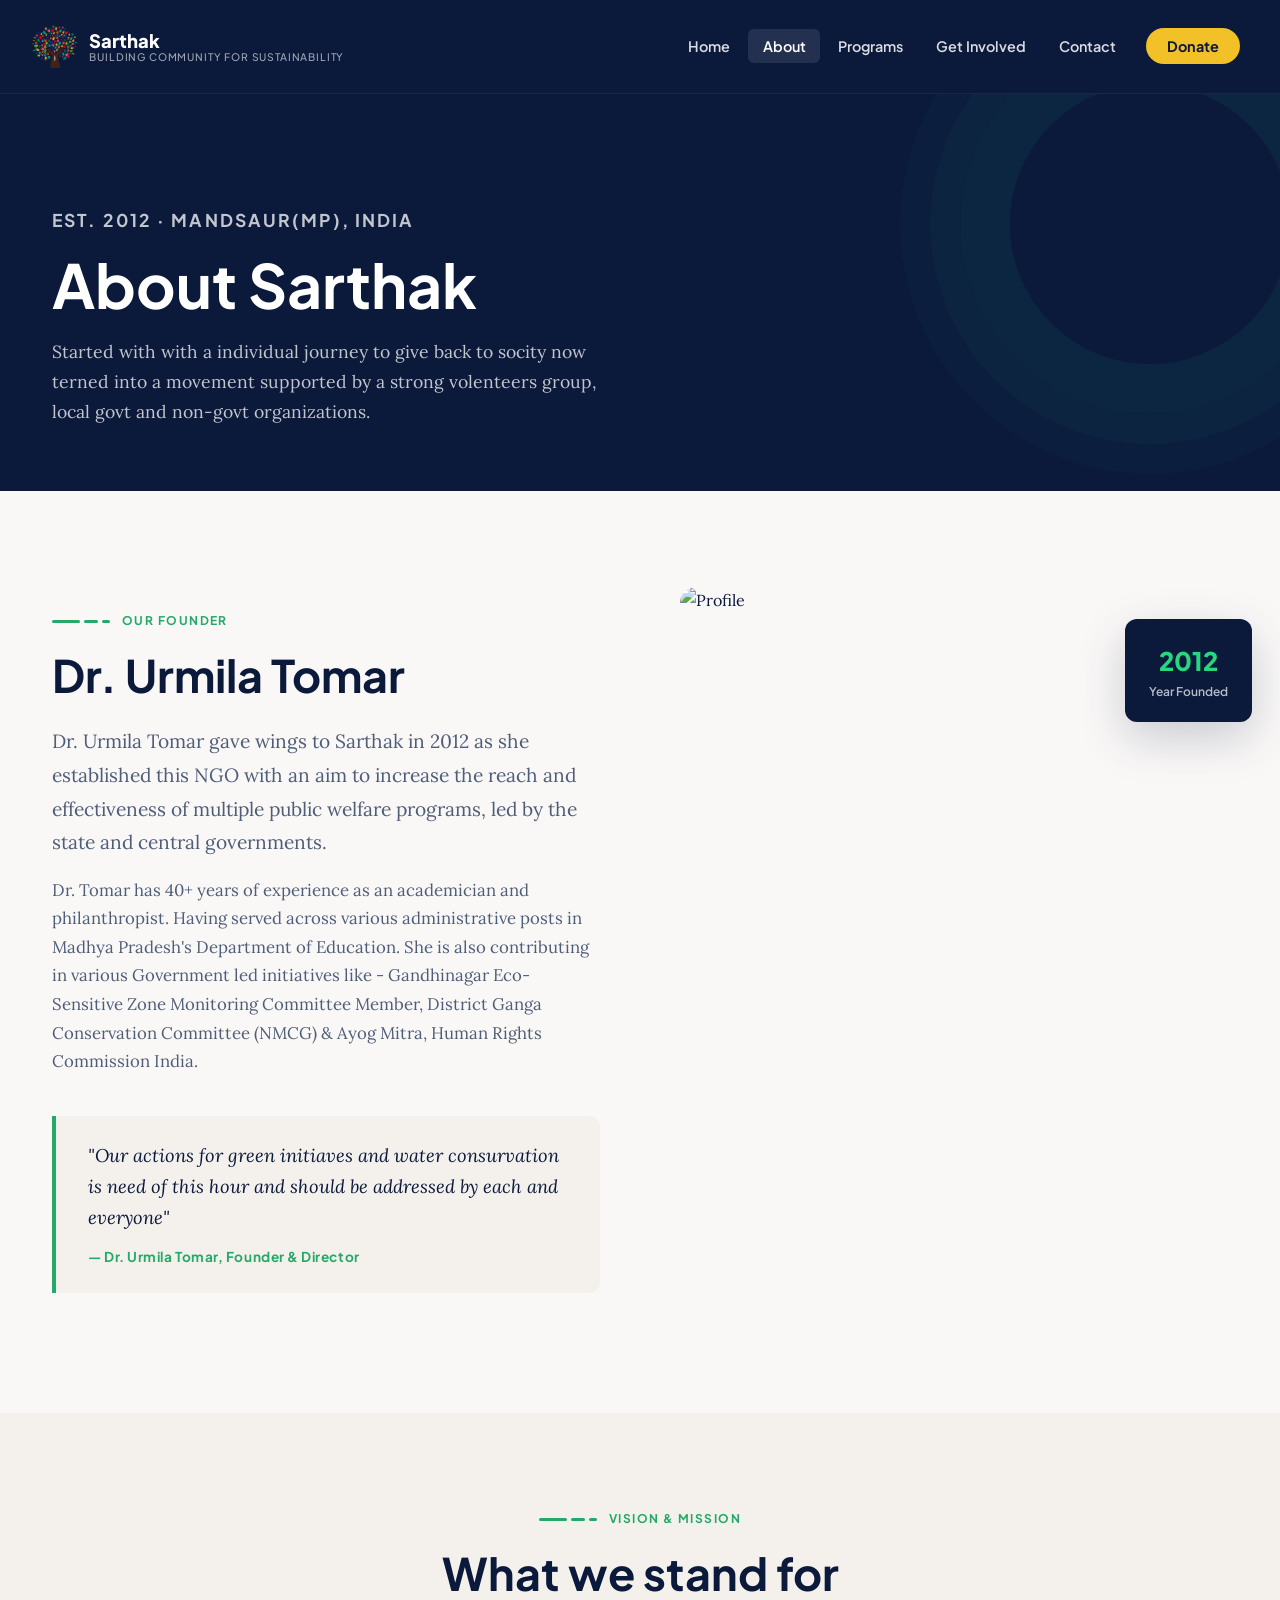
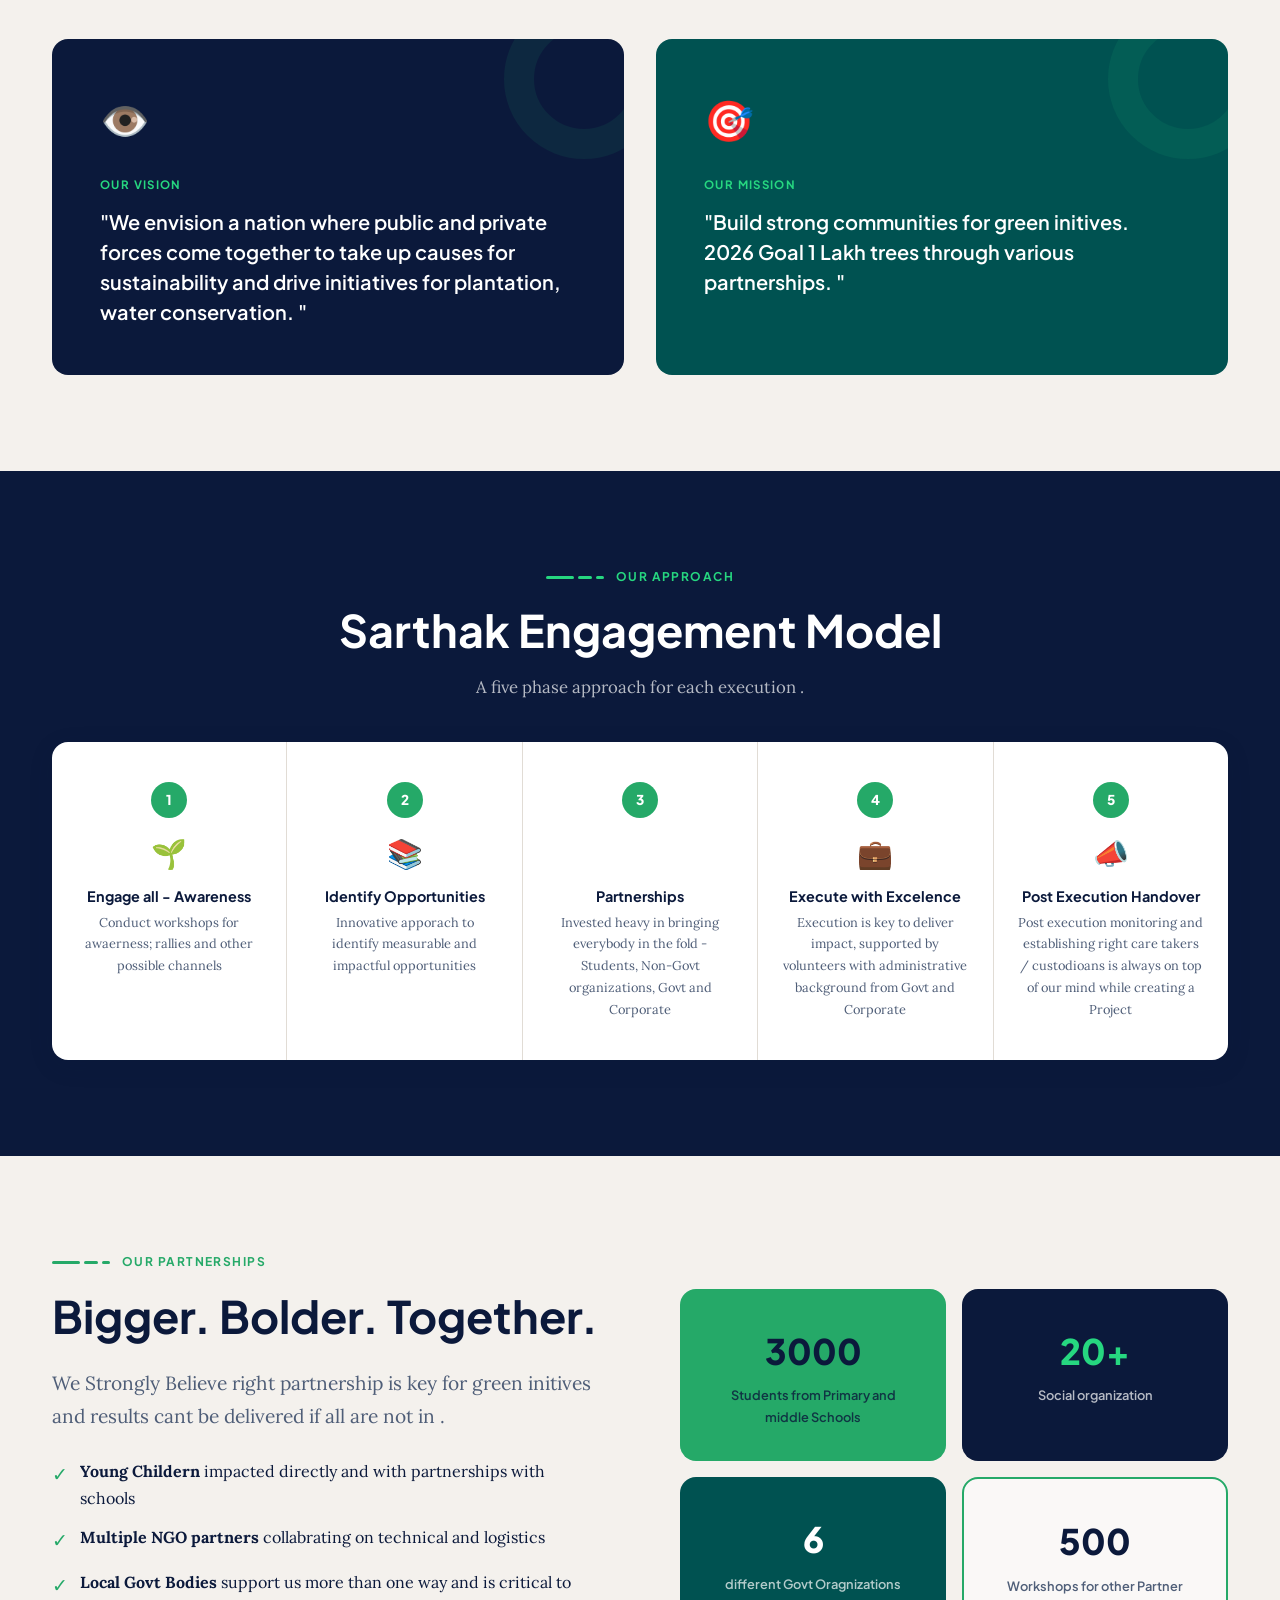
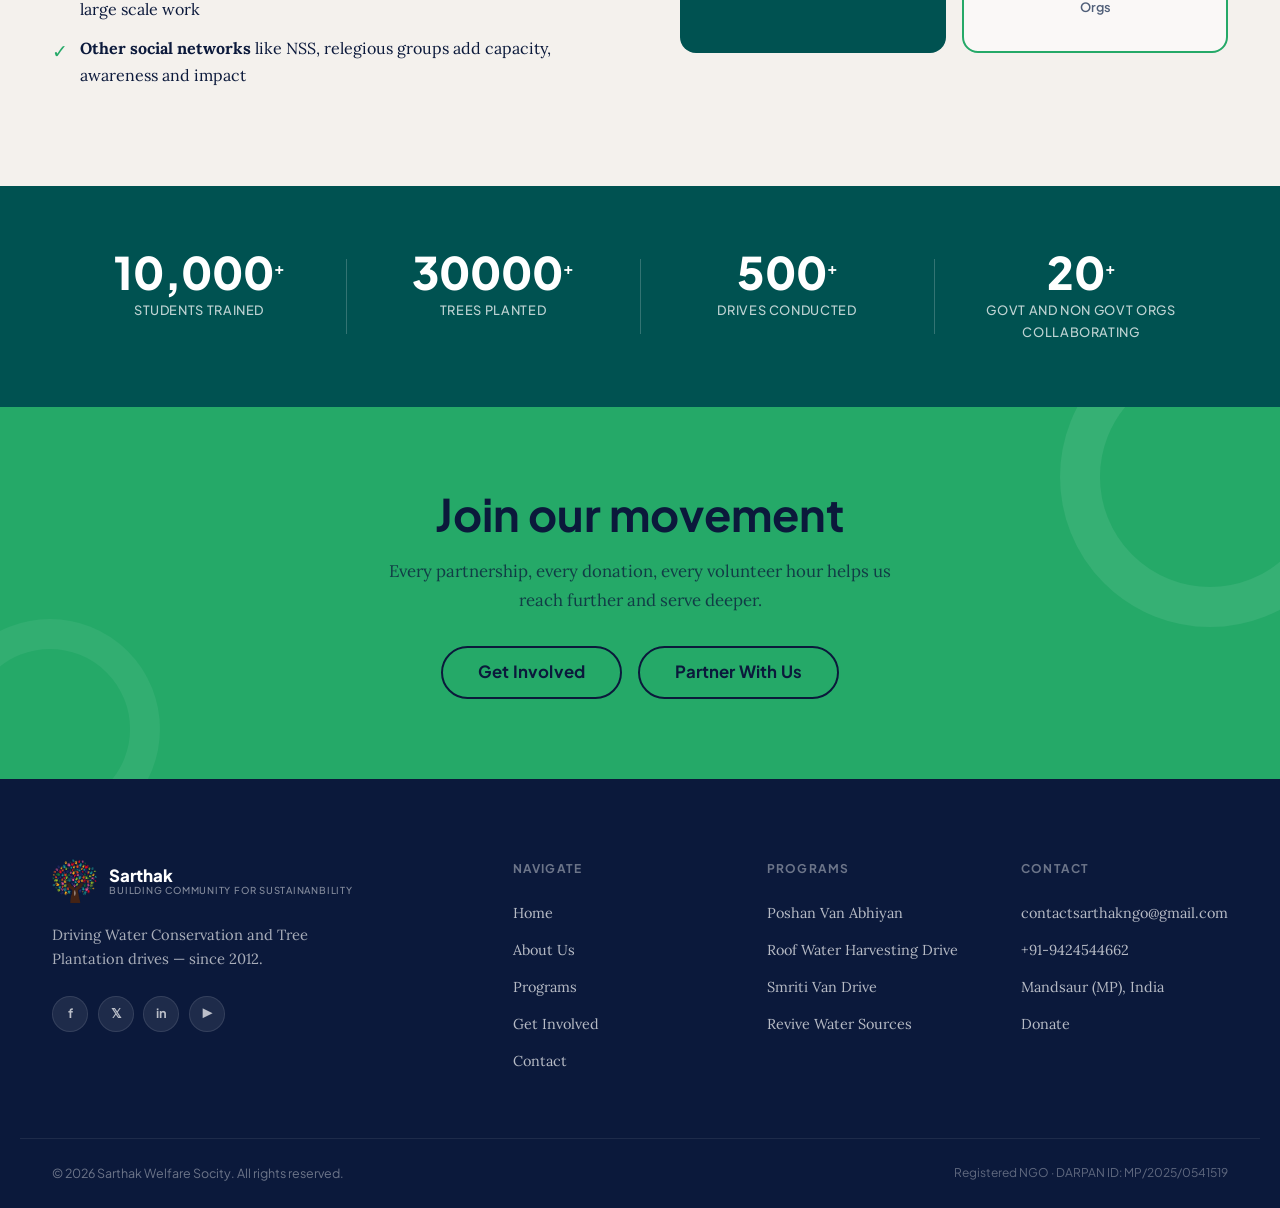
==== commit 075b7f5c: "Image changes on 5/17" ====
--- a/about.html
+++ b/about.html
@@ -12,7 +12,7 @@
 <nav class="nav">
   <div class="nav__inner">
     <a href="index.html" class="nav__logo">
-      <div class="nav__logo-icon"><span></span><span></span><span></span></div>
+      <div class="nav__logo-icon"><img src="Images/Sarthak%20logo%20png.png" alt="Sarthak logo"></div>
       <div class="nav__logo-text">Sarthak <small>Building Community for Sustainability </small></div>
     </a>
     <ul class="nav__links">
@@ -258,7 +258,7 @@
   <div class="footer__grid">
     <div class="footer__brand">
       <div class="footer__brand-logo">
-        <div class="icon"><span></span><span></span><span></span></div>
+        <div class="icon"><img src="Images/Sarthak%20logo%20png.png" alt="Sarthak logo"></div>
         <div class="name">Sarthak <small>Building Community for sustainanbility</small></div>
       </div>
       <p class="footer__tagline">Driving Water Conservation and Tree Plantation drives  — since 2012.</p>
--- a/styles.css
+++ b/styles.css
@@ -206,6 +206,12 @@
   flex-direction: column;
   gap: 4px;
 }
+.nav__logo-icon img {
+  height: 44px;
+  width: auto;
+  display: block;
+  object-fit: contain;
+}
 .nav__logo-icon span {
   display: block;
   height: 3px;
@@ -963,6 +969,12 @@
   display: flex;
   flex-direction: column;
   gap: 4px;
+}
+.footer__brand-logo .icon img {
+  height: 44px;
+  width: auto;
+  display: block;
+  object-fit: contain;
 }
 .footer__brand-logo .icon span {
   display: block;
